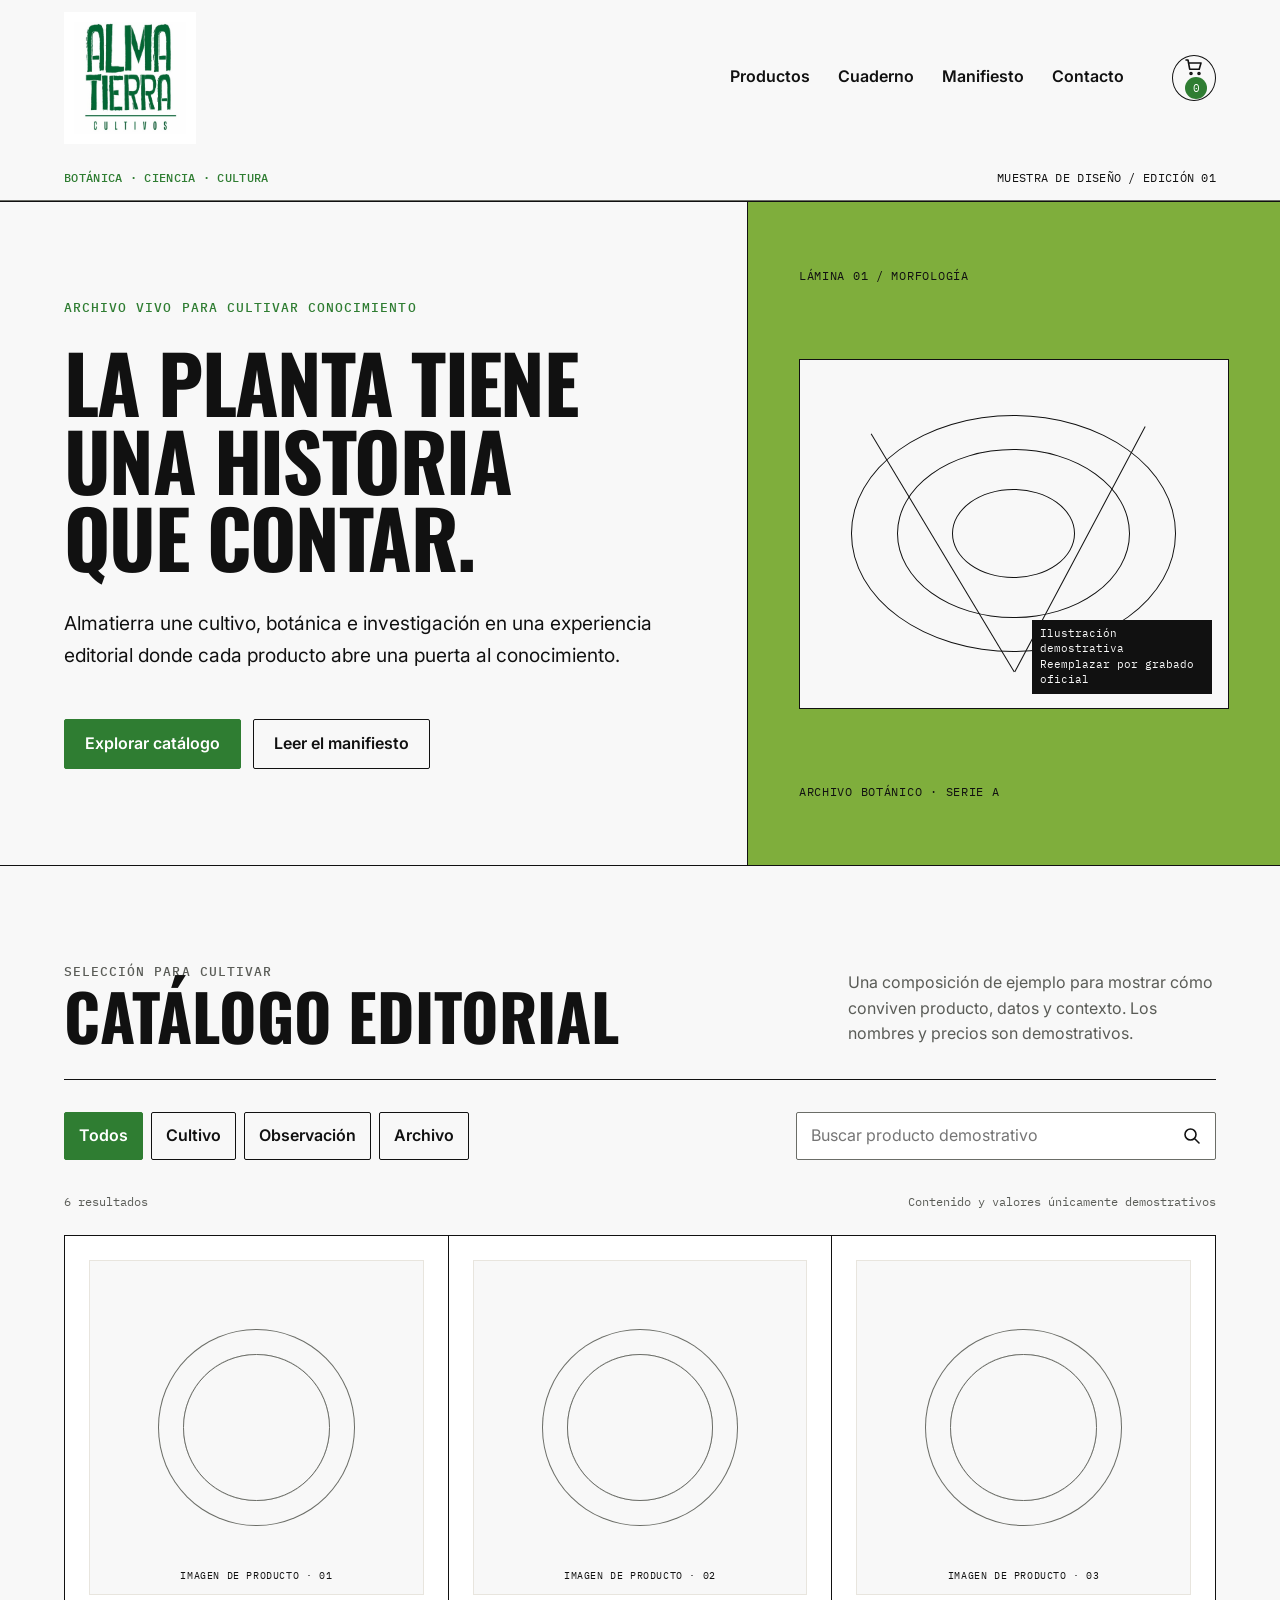
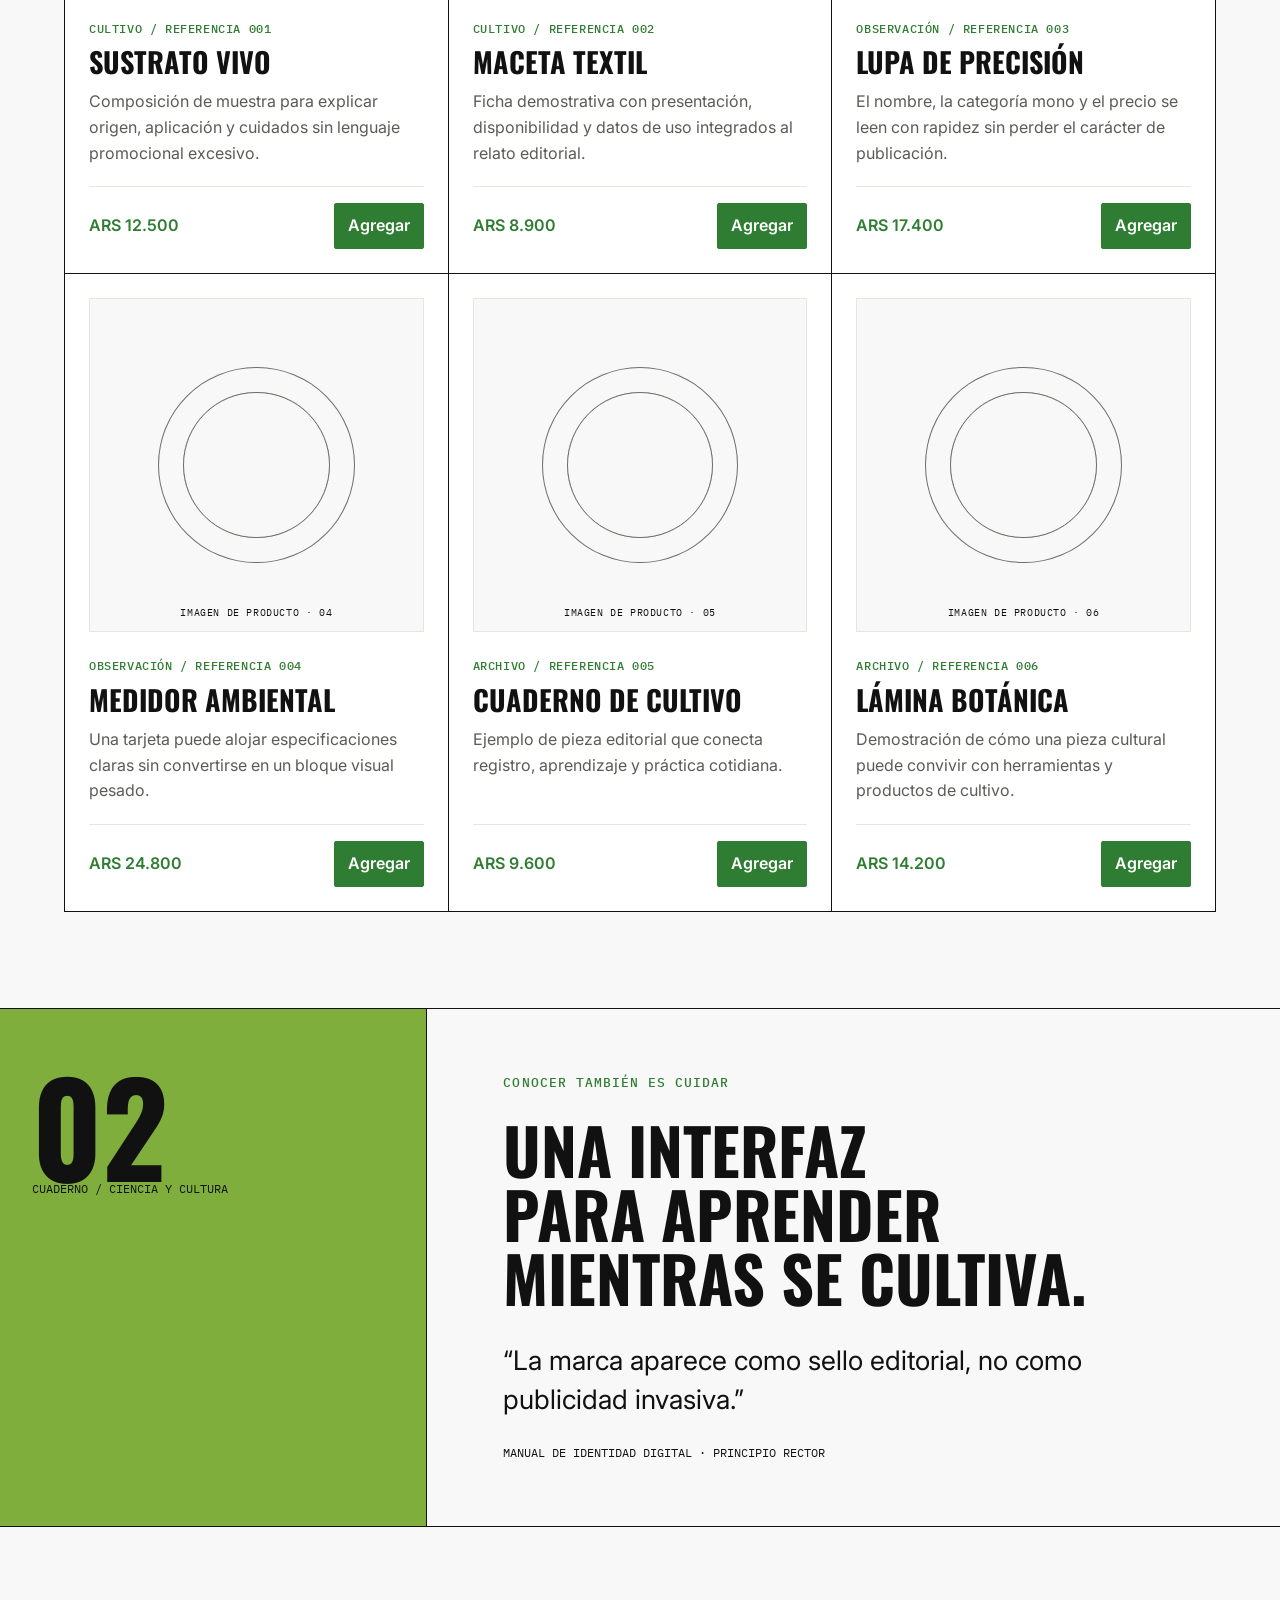
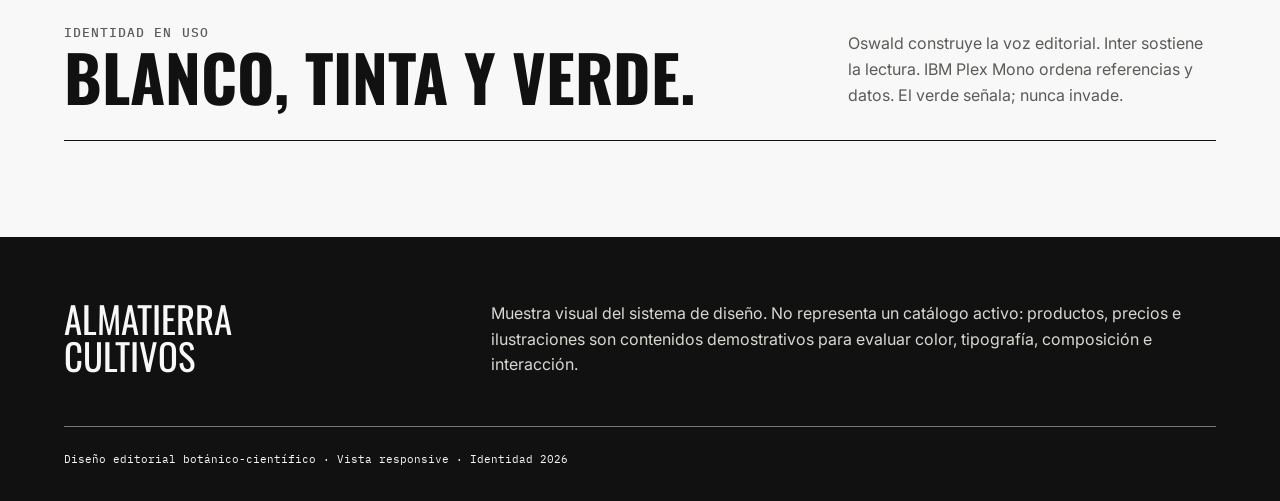
==== design-preview.html @ 757243a2 "feat(design): align brand system with official manual" ====
<!DOCTYPE html>
<html lang="es">
<head>
  <meta charset="utf-8">
  <meta name="viewport" content="width=device-width, initial-scale=1">
  <meta name="description" content="Muestra visual del sistema de diseño oficial de Almatierra Cultivos.">
  <title>Almatierra Cultivos — Muestra de identidad web</title>
  <link rel="preconnect" href="https://fonts.googleapis.com">
  <link rel="preconnect" href="https://fonts.gstatic.com" crossorigin>
  <link href="https://fonts.googleapis.com/css2?family=IBM+Plex+Mono:wght@400;500&family=Inter:wght@400;500;600&family=Oswald:wght@600;700&display=swap" rel="stylesheet">
  <style>
    :root {
      --brand: #2f7d32;
      --brand-hover: #266729;
      --brand-active: #1d5220;
      --brand-light: #7fae3c;
      --ink: #111111;
      --paper: #f8f8f8;
      --surface: #ffffff;
      --warm-gray: #e8e5de;
      --muted: #5a5c57;
      --border: #6b6d67;
      --focus: #2f7d32;
      --display: "Oswald", "Arial Narrow", sans-serif;
      --body: "Inter", system-ui, sans-serif;
      --mono: "IBM Plex Mono", ui-monospace, monospace;
      --container: 1280px;
      --space-1: 4px;
      --space-2: 8px;
      --space-3: 16px;
      --space-4: 24px;
      --space-5: 32px;
      --space-6: 48px;
      --space-7: 64px;
      --space-8: 96px;
      --radius: 2px;
    }

    *, *::before, *::after { box-sizing: border-box; }

    html { scroll-behavior: smooth; }

    body {
      margin: 0;
      min-width: 320px;
      color: var(--ink);
      background: var(--paper);
      font-family: var(--body);
      font-size: 16px;
      line-height: 1.6;
    }

    button, input { font: inherit; }
    button, a { -webkit-tap-highlight-color: transparent; }
    img { display: block; max-width: 100%; }
    a { color: inherit; }

    :focus-visible {
      outline: 3px solid var(--focus);
      outline-offset: 3px;
    }

    .skip-link {
      position: fixed;
      z-index: 100;
      top: 12px;
      left: 12px;
      padding: 10px 14px;
      color: #fff;
      background: var(--brand);
      transform: translateY(-160%);
    }

    .skip-link:focus { transform: translateY(0); }

    .container {
      width: min(calc(100% - 128px), var(--container));
      margin-inline: auto;
    }

    .site-header {
      position: relative;
      z-index: 20;
      border-bottom: 1px solid var(--ink);
      background: var(--paper);
    }

    .header-main {
      display: grid;
      grid-template-columns: 132px minmax(0, 1fr) auto;
      align-items: center;
      min-height: 156px;
      gap: var(--space-6);
    }

    .brand {
      display: block;
      width: 132px;
      height: 132px;
      padding: 10px;
      background: var(--surface);
    }

    .brand img {
      width: 100%;
      height: 100%;
      object-fit: contain;
    }

    .nav-wrap {
      display: flex;
      align-items: center;
      justify-content: flex-end;
      gap: var(--space-5);
      min-width: 0;
    }

    .primary-nav ul {
      display: flex;
      flex-wrap: wrap;
      align-items: center;
      gap: 8px 28px;
      margin: 0;
      padding: 0;
      list-style: none;
    }

    .primary-nav a {
      display: inline-flex;
      align-items: center;
      min-height: 44px;
      border-bottom: 2px solid transparent;
      font-weight: 600;
      text-decoration: none;
    }

    .primary-nav a:hover { border-bottom-color: var(--brand); }

    .header-actions {
      display: flex;
      align-items: center;
      gap: 8px;
    }

    .icon-button, .menu-button {
      display: inline-grid;
      place-items: center;
      min-width: 44px;
      min-height: 44px;
      border: 1px solid var(--ink);
      border-radius: 50%;
      color: var(--ink);
      background: transparent;
      cursor: pointer;
    }

    .icon-button:hover, .menu-button:hover { background: var(--warm-gray); }
    .menu-button { display: none; border-radius: var(--radius); }

    .cart-count {
      display: inline-grid;
      place-items: center;
      min-width: 22px;
      height: 22px;
      margin-left: 4px;
      padding-inline: 5px;
      border-radius: 999px;
      color: #fff;
      background: var(--brand);
      font-family: var(--mono);
      font-size: 11px;
      line-height: 1;
    }

    .edition-strip {
      border-bottom: 1px solid var(--border);
    }

    .edition-strip .container {
      display: flex;
      align-items: center;
      justify-content: space-between;
      min-height: 44px;
      gap: var(--space-3);
      font-family: var(--mono);
      font-size: 12px;
      letter-spacing: .025em;
      text-transform: uppercase;
    }

    .edition-mark { color: var(--brand); font-weight: 500; }

    .manifesto {
      display: grid;
      grid-template-columns: minmax(0, 7fr) minmax(280px, 5fr);
      min-height: 640px;
      border-bottom: 1px solid var(--ink);
    }

    .manifesto-copy {
      display: flex;
      flex-direction: column;
      justify-content: center;
      padding: var(--space-8) clamp(40px, 6vw, 96px) var(--space-8) max(64px, calc((100vw - var(--container)) / 2));
    }

    .eyebrow {
      margin: 0 0 var(--space-4);
      color: var(--brand);
      font-family: var(--mono);
      font-size: 13px;
      font-weight: 500;
      letter-spacing: .08em;
      text-transform: uppercase;
    }

    h1, h2, h3 {
      margin: 0;
      font-family: var(--display);
      text-wrap: balance;
    }

    h1 {
      max-width: 850px;
      font-size: clamp(3rem, 6.2vw, 6.6rem);
      line-height: .98;
      letter-spacing: -.02em;
      text-transform: uppercase;
    }

    .manifesto-lead {
      max-width: 700px;
      margin: var(--space-5) 0 0;
      font-size: clamp(1.05rem, 1.5vw, 1.3rem);
      line-height: 1.65;
      text-wrap: pretty;
    }

    .manifesto-actions {
      display: flex;
      flex-wrap: wrap;
      gap: 12px;
      margin-top: var(--space-6);
    }

    .button {
      display: inline-flex;
      align-items: center;
      justify-content: center;
      min-height: 48px;
      padding: 11px 20px;
      border: 1px solid var(--ink);
      border-radius: var(--radius);
      font-weight: 600;
      text-decoration: none;
      cursor: pointer;
    }

    .button-primary {
      border-color: var(--brand);
      color: #fff;
      background: var(--brand);
    }

    .button-primary:hover { border-color: var(--brand-hover); background: var(--brand-hover); }
    .button-primary:active { border-color: var(--brand-active); background: var(--brand-active); }
    .button-secondary { color: var(--ink); background: transparent; }
    .button-secondary:hover { background: var(--warm-gray); }

    .manifesto-plate {
      display: grid;
      grid-template-rows: auto 1fr auto;
      min-width: 0;
      padding: var(--space-7) clamp(28px, 4vw, 64px);
      color: var(--ink);
      background: var(--brand-light);
      border-left: 1px solid var(--ink);
    }

    .plate-index, .plate-caption {
      font-family: var(--mono);
      font-size: 12px;
      letter-spacing: .06em;
      text-transform: uppercase;
    }

    .specimen {
      position: relative;
      align-self: center;
      min-height: 350px;
      border: 1px solid var(--ink);
      background: var(--paper);
      overflow: hidden;
    }

    .specimen::before, .specimen::after {
      content: "";
      position: absolute;
      inset: 10% 50%;
      width: 1px;
      background: var(--ink);
      transform-origin: bottom;
    }

    .specimen::before { transform: rotate(28deg); }
    .specimen::after { transform: rotate(-31deg); }

    .specimen-rings {
      position: absolute;
      inset: 16% 12%;
      border: 1px solid var(--ink);
      border-radius: 50%;
    }

    .specimen-rings::before,
    .specimen-rings::after {
      content: "";
      position: absolute;
      border: 1px solid var(--ink);
      border-radius: 50%;
    }

    .specimen-rings::before { inset: 14%; }
    .specimen-rings::after { inset: 31%; }

    .specimen-label {
      position: absolute;
      right: 16px;
      bottom: 14px;
      max-width: 180px;
      margin: 0;
      padding: 6px 8px;
      color: var(--paper);
      background: var(--ink);
      font-family: var(--mono);
      font-size: 11px;
      line-height: 1.4;
    }

    .section { padding-block: var(--space-8); }

    .section-heading {
      display: grid;
      grid-template-columns: minmax(0, 8fr) minmax(240px, 4fr);
      align-items: end;
      gap: var(--space-6);
      padding-bottom: var(--space-5);
      border-bottom: 1px solid var(--ink);
    }

    .section-heading h2 {
      font-size: clamp(2.5rem, 5vw, 4.8rem);
      line-height: 1;
      text-transform: uppercase;
    }

    .section-heading p { margin: 0; color: var(--muted); text-wrap: pretty; }

    .catalog-toolbar {
      display: grid;
      grid-template-columns: minmax(0, 1fr) minmax(260px, 420px);
      gap: var(--space-4);
      margin-block: var(--space-5);
    }

    .categories {
      display: flex;
      flex-wrap: wrap;
      gap: 8px;
    }

    .category-button {
      min-height: 44px;
      padding: 8px 14px;
      border: 1px solid var(--ink);
      border-radius: var(--radius);
      color: var(--ink);
      background: transparent;
      font-weight: 600;
      cursor: pointer;
    }

    .category-button:hover { background: var(--warm-gray); }
    .category-button[aria-pressed="true"] { border-color: var(--brand); color: #fff; background: var(--brand); }

    .search-form { position: relative; }
    .search-form label { position: absolute; width: 1px; height: 1px; overflow: hidden; clip: rect(0 0 0 0); }
    .search-form input {
      width: 100%;
      min-height: 48px;
      padding: 10px 48px 10px 14px;
      border: 1px solid var(--border);
      border-radius: var(--radius);
      color: var(--ink);
      background: var(--surface);
    }

    .search-submit {
      position: absolute;
      top: 2px;
      right: 2px;
      display: grid;
      place-items: center;
      width: 44px;
      height: 44px;
      border: 0;
      color: var(--ink);
      background: transparent;
      cursor: pointer;
    }

    .search-submit:hover { background: var(--warm-gray); }

    .catalog-note {
      display: flex;
      justify-content: space-between;
      gap: var(--space-4);
      margin-bottom: var(--space-4);
      color: var(--muted);
      font-family: var(--mono);
      font-size: 12px;
    }

    .product-grid {
      display: grid;
      grid-template-columns: repeat(3, minmax(0, 1fr));
      border-top: 1px solid var(--ink);
      border-left: 1px solid var(--ink);
    }

    .product-card {
      display: flex;
      flex-direction: column;
      min-width: 0;
      padding: var(--space-4);
      border-right: 1px solid var(--ink);
      border-bottom: 1px solid var(--ink);
      background: var(--surface);
      transition: transform 160ms ease;
    }

    .product-card:hover { transform: translateY(-2px); }
    .product-card[hidden] { display: none; }

    .product-media {
      position: relative;
      display: grid;
      place-items: center;
      aspect-ratio: 1 / 1;
      margin: 0 0 var(--space-4);
      border: 1px solid var(--warm-gray);
      background: var(--paper);
      overflow: hidden;
    }

    .product-media::before {
      content: "";
      width: 44%;
      aspect-ratio: 1;
      border: 1px solid var(--border);
      border-radius: 50%;
      box-shadow: 0 0 0 24px var(--paper), 0 0 0 25px var(--border);
    }

    .product-media span {
      position: absolute;
      right: 12px;
      bottom: 10px;
      left: 12px;
      font-family: var(--mono);
      font-size: 10px;
      letter-spacing: .06em;
      text-align: center;
      text-transform: uppercase;
    }

    .product-meta {
      margin: 0 0 8px;
      color: var(--brand);
      font-family: var(--mono);
      font-size: 12px;
      font-weight: 500;
      letter-spacing: .05em;
      text-transform: uppercase;
    }

    .product-card h3 {
      font-size: clamp(1.45rem, 2.2vw, 2rem);
      line-height: 1.12;
      text-transform: uppercase;
    }

    .product-description { margin: 12px 0 20px; color: var(--muted); }

    .product-footer {
      display: flex;
      align-items: center;
      justify-content: space-between;
      gap: 12px;
      margin-top: auto;
      padding-top: var(--space-3);
      border-top: 1px solid var(--warm-gray);
    }

    .price { font-weight: 600; color: var(--brand); }

    .add-button {
      min-height: 44px;
      padding: 9px 13px;
      border: 1px solid var(--brand);
      border-radius: var(--radius);
      color: #fff;
      background: var(--brand);
      font-weight: 600;
      cursor: pointer;
    }

    .add-button:hover { border-color: var(--brand-hover); background: var(--brand-hover); }
    .add-button:active { border-color: var(--brand-active); background: var(--brand-active); }

    .empty-state {
      padding: var(--space-6);
      border: 1px solid var(--ink);
      background: var(--surface);
      text-align: center;
    }

    .empty-state[hidden] { display: none; }

    .editorial-block {
      display: grid;
      grid-template-columns: 4fr 8fr;
      border-block: 1px solid var(--ink);
    }

    .editorial-index {
      padding: var(--space-7) var(--space-5);
      color: var(--ink);
      background: var(--brand-light);
      border-right: 1px solid var(--ink);
    }

    .editorial-index strong {
      display: block;
      font-family: var(--display);
      font-size: clamp(5rem, 10vw, 10rem);
      line-height: .8;
    }

    .editorial-index span { font-family: var(--mono); font-size: 12px; text-transform: uppercase; }

    .editorial-copy { padding: var(--space-7) clamp(28px, 6vw, 96px); }
    .editorial-copy h2 { font-size: clamp(2.5rem, 5vw, 5rem); line-height: 1; text-transform: uppercase; }
    .editorial-copy blockquote {
      max-width: 850px;
      margin: var(--space-5) 0 0;
      font-size: clamp(1.3rem, 2.1vw, 2rem);
      line-height: 1.45;
    }
    .editorial-copy cite { display: block; margin-top: var(--space-4); font-family: var(--mono); font-size: 12px; font-style: normal; text-transform: uppercase; }

    .site-footer {
      padding-block: var(--space-7) var(--space-5);
      color: var(--paper);
      background: var(--ink);
    }

    .footer-grid {
      display: grid;
      grid-template-columns: minmax(220px, 4fr) minmax(0, 8fr);
      gap: var(--space-7);
    }

    .footer-mark {
      font-family: var(--display);
      font-size: 2.3rem;
      line-height: 1;
      text-transform: uppercase;
    }

    .footer-copy { max-width: 700px; margin: 0; color: #d8d8d3; }
    .footer-meta { margin: var(--space-6) 0 0; padding-top: var(--space-4); border-top: 1px solid #777; font-family: var(--mono); font-size: 11px; }

    .status-message {
      position: fixed;
      z-index: 50;
      right: 24px;
      bottom: 24px;
      max-width: min(360px, calc(100vw - 48px));
      padding: 14px 16px;
      border: 1px solid var(--ink);
      color: var(--ink);
      background: var(--brand-light);
      opacity: 0;
      visibility: hidden;
      pointer-events: none;
      transform: translateY(150%);
      transition: opacity 180ms ease, transform 180ms ease, visibility 180ms ease;
    }

    .status-message.is-visible {
      opacity: 1;
      visibility: visible;
      transform: translateY(0);
    }

    @media (max-width: 1023px) {
      .container { width: min(calc(100% - 64px), var(--container)); }
      .header-main { grid-template-columns: 104px 1fr auto; min-height: 124px; gap: var(--space-4); }
      .brand { width: 104px; height: 104px; }
      .menu-button { display: inline-grid; }
      .nav-wrap { justify-content: flex-end; }
      .primary-nav {
        position: absolute;
        top: 100%;
        right: 32px;
        left: 32px;
        display: none;
        padding: var(--space-4);
        border: 1px solid var(--ink);
        background: var(--paper);
      }
      .primary-nav.is-open { display: block; }
      .primary-nav ul { display: grid; gap: 4px; }
      .primary-nav a { width: 100%; }
      .manifesto { grid-template-columns: 1fr; }
      .manifesto-copy { padding: var(--space-7) 32px; }
      .manifesto-plate { grid-template-columns: auto 1fr auto; grid-template-rows: none; align-items: center; gap: var(--space-4); border-top: 1px solid var(--ink); border-left: 0; }
      .specimen { width: min(100%, 440px); min-height: 320px; justify-self: center; }
      .product-grid { grid-template-columns: repeat(2, minmax(0, 1fr)); }
    }

    @media (max-width: 767px) {
      .container { width: min(calc(100% - 40px), var(--container)); }
      .header-main { grid-template-columns: 84px 1fr auto; min-height: 104px; gap: 12px; }
      .brand { width: 84px; height: 84px; padding: 6px; }
      .header-actions .label { position: absolute; width: 1px; height: 1px; overflow: hidden; }
      .primary-nav { right: 20px; left: 20px; }
      .edition-strip .container { align-items: flex-start; flex-direction: column; justify-content: center; padding-block: 8px; line-height: 1.4; }
      .manifesto-copy { padding: var(--space-7) 20px; }
      h1 { font-size: clamp(3rem, 15vw, 4.6rem); }
      .manifesto-plate { display: block; padding: var(--space-5) 20px; }
      .specimen { margin-block: var(--space-4); min-height: 280px; }
      .section { padding-block: var(--space-7); }
      .section-heading, .catalog-toolbar { grid-template-columns: 1fr; }
      .section-heading { gap: var(--space-4); }
      .categories { display: grid; grid-template-columns: repeat(2, minmax(0, 1fr)); }
      .category-button { width: 100%; }
      .catalog-note { flex-direction: column; gap: 4px; }
      .product-grid { grid-template-columns: 1fr; }
      .editorial-block { grid-template-columns: 1fr; }
      .editorial-index { padding: var(--space-5) 20px; border-right: 0; border-bottom: 1px solid var(--ink); }
      .editorial-index strong { font-size: 5rem; }
      .editorial-copy { padding: var(--space-7) 20px; }
      .footer-grid { grid-template-columns: 1fr; gap: var(--space-5); }
      .status-message { right: 20px; bottom: 20px; max-width: calc(100vw - 40px); }
    }

    @media (max-width: 419px) {
      .header-main { grid-template-columns: 76px 1fr auto; }
      .brand { width: 76px; height: 76px; }
      .header-actions { gap: 4px; }
      .icon-button, .menu-button { min-width: 44px; padding: 0; }
      .manifesto-actions .button { width: 100%; }
      .categories { grid-template-columns: 1fr; }
      .product-footer { align-items: stretch; flex-direction: column; }
      .add-button { width: 100%; }
    }

    @media (prefers-reduced-motion: reduce) {
      html { scroll-behavior: auto; }
      *, *::before, *::after { scroll-behavior: auto !important; transition: none !important; animation: none !important; }
      .product-card:hover { transform: none; }
    }
  </style>
</head>
<body>
  <a class="skip-link" href="#contenido">Saltar al contenido</a>

  <header class="site-header">
    <div class="container header-main">
      <a class="brand" href="#inicio" aria-label="Almatierra Cultivos — Inicio">
        <img src="assets/almatierra-logo.jpg" alt="Almatierra Cultivos">
      </a>

      <div class="nav-wrap">
        <nav class="primary-nav" id="primary-nav" aria-label="Navegación principal">
          <ul>
            <li><a href="#catalogo">Productos</a></li>
            <li><a href="#cuaderno">Cuaderno</a></li>
            <li><a href="#manifiesto">Manifiesto</a></li>
            <li><a href="#contacto">Contacto</a></li>
          </ul>
        </nav>
      </div>

      <div class="header-actions">
        <button class="menu-button" type="button" aria-expanded="false" aria-controls="primary-nav">
          <span class="label">Menú</span>
          <svg width="20" height="20" viewBox="0 0 20 20" aria-hidden="true"><path d="M2 5h16M2 10h16M2 15h16" fill="none" stroke="currentColor" stroke-width="1.8"/></svg>
        </button>
        <button class="icon-button" type="button" aria-label="Abrir carrito; 0 productos">
          <svg width="20" height="20" viewBox="0 0 20 20" aria-hidden="true"><path d="M2 3h2l1.7 9.2h9.5L17 6H5M8 16.5a1 1 0 1 1-2 0 1 1 0 0 1 2 0Zm8 0a1 1 0 1 1-2 0 1 1 0 0 1 2 0Z" fill="none" stroke="currentColor" stroke-width="1.6" stroke-linecap="round" stroke-linejoin="round"/></svg>
          <span class="cart-count" aria-hidden="true">0</span>
        </button>
      </div>
    </div>

    <div class="edition-strip">
      <div class="container">
        <span class="edition-mark">Botánica · Ciencia · Cultura</span>
        <span>Muestra de diseño / Edición 01</span>
      </div>
    </div>
  </header>

  <main id="contenido">
    <section class="manifesto" id="inicio" aria-labelledby="manifesto-title">
      <div class="manifesto-copy">
        <p class="eyebrow">Archivo vivo para cultivar conocimiento</p>
        <h1 id="manifesto-title">La planta tiene una historia que contar.</h1>
        <p class="manifesto-lead">Almatierra une cultivo, botánica e investigación en una experiencia editorial donde cada producto abre una puerta al conocimiento.</p>
        <div class="manifesto-actions">
          <a class="button button-primary" href="#catalogo">Explorar catálogo</a>
          <a class="button button-secondary" href="#manifiesto">Leer el manifiesto</a>
        </div>
      </div>

      <aside class="manifesto-plate" aria-label="Lámina editorial demostrativa">
        <span class="plate-index">Lámina 01 / Morfología</span>
        <div class="specimen" role="img" aria-label="Marcador geométrico para una futura ilustración botánica en blanco y negro">
          <div class="specimen-rings"></div>
          <p class="specimen-label">Ilustración demostrativa<br>Reemplazar por grabado oficial</p>
        </div>
        <span class="plate-caption">Archivo botánico · Serie A</span>
      </aside>
    </section>

    <section class="section" id="catalogo" aria-labelledby="catalog-title">
      <div class="container">
        <div class="section-heading">
          <div>
            <p class="eyebrow">Selección para cultivar</p>
            <h2 id="catalog-title">Catálogo editorial</h2>
          </div>
          <p>Una composición de ejemplo para mostrar cómo conviven producto, datos y contexto. Los nombres y precios son demostrativos.</p>
        </div>

        <div class="catalog-toolbar">
          <div class="categories" role="group" aria-label="Filtrar por categoría">
            <button class="category-button" type="button" data-filter="all" aria-pressed="true">Todos</button>
            <button class="category-button" type="button" data-filter="cultivo" aria-pressed="false">Cultivo</button>
            <button class="category-button" type="button" data-filter="observacion" aria-pressed="false">Observación</button>
            <button class="category-button" type="button" data-filter="archivo" aria-pressed="false">Archivo</button>
          </div>

          <form class="search-form" role="search">
            <label for="product-search">Buscar en el catálogo</label>
            <input id="product-search" type="search" placeholder="Buscar producto demostrativo" autocomplete="off">
            <button class="search-submit" type="submit" aria-label="Buscar">
              <svg width="20" height="20" viewBox="0 0 20 20" aria-hidden="true"><circle cx="8.5" cy="8.5" r="5.5" fill="none" stroke="currentColor" stroke-width="1.6"/><path d="m13 13 4 4" stroke="currentColor" stroke-width="1.6" stroke-linecap="round"/></svg>
            </button>
          </form>
        </div>

        <div class="catalog-note">
          <span id="result-count">6 resultados</span>
          <span>Contenido y valores únicamente demostrativos</span>
        </div>

        <div class="product-grid" aria-live="polite">
          <article class="product-card" data-category="cultivo" data-name="sustrato vivo">
            <figure class="product-media"><span>Imagen de producto · 01</span></figure>
            <p class="product-meta">Cultivo / Referencia 001</p>
            <h3>Sustrato vivo</h3>
            <p class="product-description">Composición de muestra para explicar origen, aplicación y cuidados sin lenguaje promocional excesivo.</p>
            <div class="product-footer"><span class="price">ARS 12.500</span><button class="add-button" type="button" data-product="Sustrato vivo">Agregar</button></div>
          </article>

          <article class="product-card" data-category="cultivo" data-name="maceta textil">
            <figure class="product-media"><span>Imagen de producto · 02</span></figure>
            <p class="product-meta">Cultivo / Referencia 002</p>
            <h3>Maceta textil</h3>
            <p class="product-description">Ficha demostrativa con presentación, disponibilidad y datos de uso integrados al relato editorial.</p>
            <div class="product-footer"><span class="price">ARS 8.900</span><button class="add-button" type="button" data-product="Maceta textil">Agregar</button></div>
          </article>

          <article class="product-card" data-category="observacion" data-name="lupa de precisión">
            <figure class="product-media"><span>Imagen de producto · 03</span></figure>
            <p class="product-meta">Observación / Referencia 003</p>
            <h3>Lupa de precisión</h3>
            <p class="product-description">El nombre, la categoría mono y el precio se leen con rapidez sin perder el carácter de publicación.</p>
            <div class="product-footer"><span class="price">ARS 17.400</span><button class="add-button" type="button" data-product="Lupa de precisión">Agregar</button></div>
          </article>

          <article class="product-card" data-category="observacion" data-name="medidor ambiental">
            <figure class="product-media"><span>Imagen de producto · 04</span></figure>
            <p class="product-meta">Observación / Referencia 004</p>
            <h3>Medidor ambiental</h3>
            <p class="product-description">Una tarjeta puede alojar especificaciones claras sin convertirse en un bloque visual pesado.</p>
            <div class="product-footer"><span class="price">ARS 24.800</span><button class="add-button" type="button" data-product="Medidor ambiental">Agregar</button></div>
          </article>

          <article class="product-card" data-category="archivo" data-name="cuaderno de cultivo">
            <figure class="product-media"><span>Imagen de producto · 05</span></figure>
            <p class="product-meta">Archivo / Referencia 005</p>
            <h3>Cuaderno de cultivo</h3>
            <p class="product-description">Ejemplo de pieza editorial que conecta registro, aprendizaje y práctica cotidiana.</p>
            <div class="product-footer"><span class="price">ARS 9.600</span><button class="add-button" type="button" data-product="Cuaderno de cultivo">Agregar</button></div>
          </article>

          <article class="product-card" data-category="archivo" data-name="lámina botánica">
            <figure class="product-media"><span>Imagen de producto · 06</span></figure>
            <p class="product-meta">Archivo / Referencia 006</p>
            <h3>Lámina botánica</h3>
            <p class="product-description">Demostración de cómo una pieza cultural puede convivir con herramientas y productos de cultivo.</p>
            <div class="product-footer"><span class="price">ARS 14.200</span><button class="add-button" type="button" data-product="Lámina botánica">Agregar</button></div>
          </article>
        </div>

        <div class="empty-state" id="empty-state" hidden>
          <h3>No hay coincidencias</h3>
          <p>Probá con otro término o elegí “Todos”.</p>
        </div>
      </div>
    </section>

    <section class="editorial-block" id="cuaderno" aria-labelledby="editorial-title">
      <div class="editorial-index">
        <strong>02</strong>
        <span>Cuaderno / Ciencia y cultura</span>
      </div>
      <div class="editorial-copy">
        <p class="eyebrow">Conocer también es cuidar</p>
        <h2 id="editorial-title">Una interfaz para aprender mientras se cultiva.</h2>
        <blockquote>“La marca aparece como sello editorial, no como publicidad invasiva.”</blockquote>
        <cite>Manual de identidad digital · Principio rector</cite>
      </div>
    </section>

    <section class="section" id="manifiesto" aria-labelledby="manifesto-section-title">
      <div class="container section-heading">
        <div>
          <p class="eyebrow">Identidad en uso</p>
          <h2 id="manifesto-section-title">Blanco, tinta y verde.</h2>
        </div>
        <p>Oswald construye la voz editorial. Inter sostiene la lectura. IBM Plex Mono ordena referencias y datos. El verde señala; nunca invade.</p>
      </div>
    </section>
  </main>

  <footer class="site-footer" id="contacto">
    <div class="container">
      <div class="footer-grid">
        <div class="footer-mark">Almatierra<br>Cultivos</div>
        <p class="footer-copy">Muestra visual del sistema de diseño. No representa un catálogo activo: productos, precios e ilustraciones son contenidos demostrativos para evaluar color, tipografía, composición e interacción.</p>
      </div>
      <p class="footer-meta">Diseño editorial botánico-científico · Vista responsive · Identidad 2026</p>
    </div>
  </footer>

  <div class="status-message" id="status-message" role="status" aria-live="polite"></div>

  <script>
    (() => {
      const menuButton = document.querySelector('.menu-button');
      const navigation = document.querySelector('.primary-nav');
      const categoryButtons = [...document.querySelectorAll('.category-button')];
      const productCards = [...document.querySelectorAll('.product-card')];
      const searchForm = document.querySelector('.search-form');
      const search = document.querySelector('#product-search');
      const resultCount = document.querySelector('#result-count');
      const emptyState = document.querySelector('#empty-state');
      const addButtons = [...document.querySelectorAll('.add-button')];
      const cartButton = document.querySelector('.icon-button[aria-label^="Abrir carrito"]');
      const cartCount = document.querySelector('.cart-count');
      const status = document.querySelector('#status-message');
      let activeCategory = 'all';
      let items = 0;
      let statusTimer;

      const applyFilters = () => {
        const query = search.value.trim().toLocaleLowerCase('es');
        let visible = 0;

        productCards.forEach((card) => {
          const matchesCategory = activeCategory === 'all' || card.dataset.category === activeCategory;
          const matchesSearch = !query || card.dataset.name.includes(query);
          const shouldShow = matchesCategory && matchesSearch;
          card.hidden = !shouldShow;
          if (shouldShow) visible += 1;
        });

        resultCount.textContent = `${visible} ${visible === 1 ? 'resultado' : 'resultados'}`;
        emptyState.hidden = visible !== 0;
      };

      menuButton.addEventListener('click', () => {
        const isOpen = menuButton.getAttribute('aria-expanded') === 'true';
        menuButton.setAttribute('aria-expanded', String(!isOpen));
        navigation.classList.toggle('is-open', !isOpen);
      });

      navigation.addEventListener('click', (event) => {
        if (event.target.matches('a')) {
          menuButton.setAttribute('aria-expanded', 'false');
          navigation.classList.remove('is-open');
        }
      });

      categoryButtons.forEach((button) => {
        button.addEventListener('click', () => {
          activeCategory = button.dataset.filter;
          categoryButtons.forEach((item) => item.setAttribute('aria-pressed', String(item === button)));
          applyFilters();
        });
      });

      search.addEventListener('input', applyFilters);
      searchForm.addEventListener('submit', (event) => {
        event.preventDefault();
        applyFilters();
      });

      addButtons.forEach((button) => {
        button.addEventListener('click', () => {
          items += 1;
          cartCount.textContent = String(items);
          cartButton.setAttribute('aria-label', `Abrir carrito; ${items} ${items === 1 ? 'producto' : 'productos'}`);
          status.textContent = `${button.dataset.product} se agregó al carrito demostrativo.`;
          status.classList.add('is-visible');
          clearTimeout(statusTimer);
          statusTimer = setTimeout(() => status.classList.remove('is-visible'), 2600);
        });
      });
    })();
  </script>
</body>
</html>
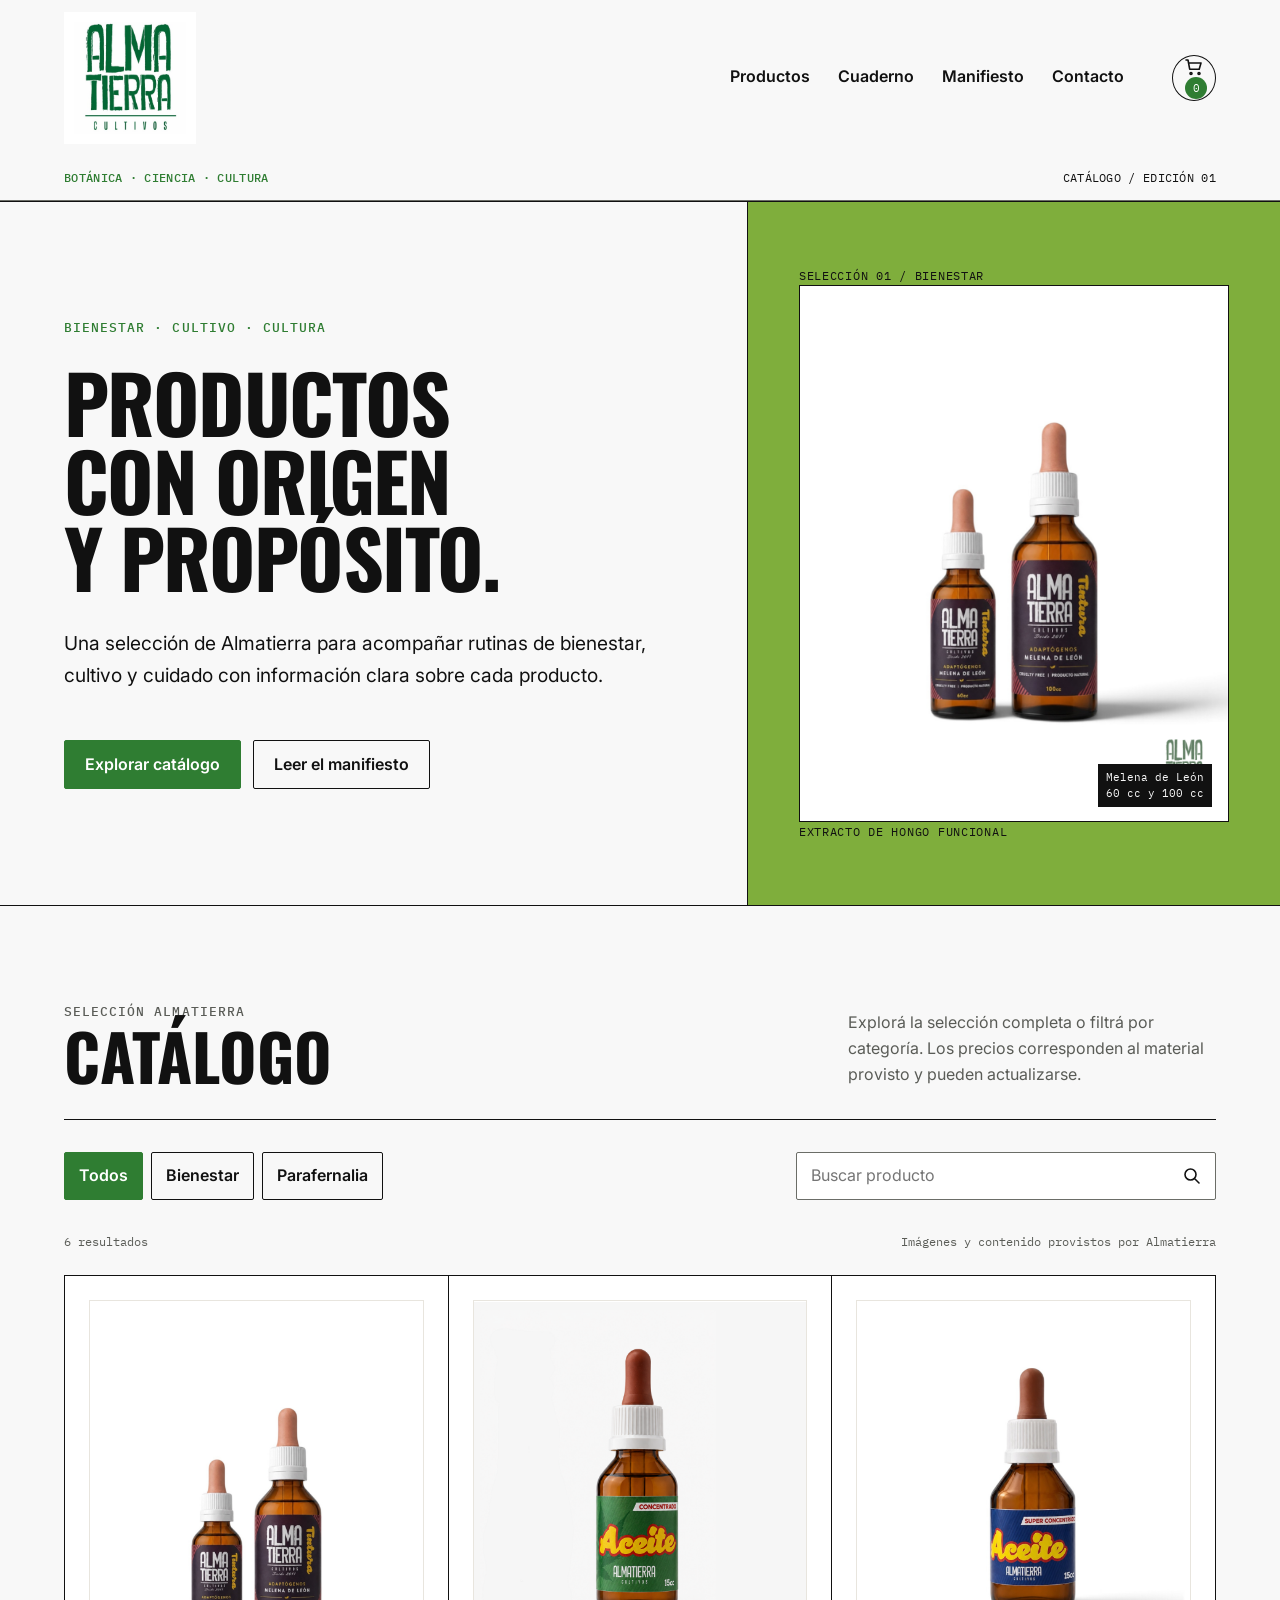
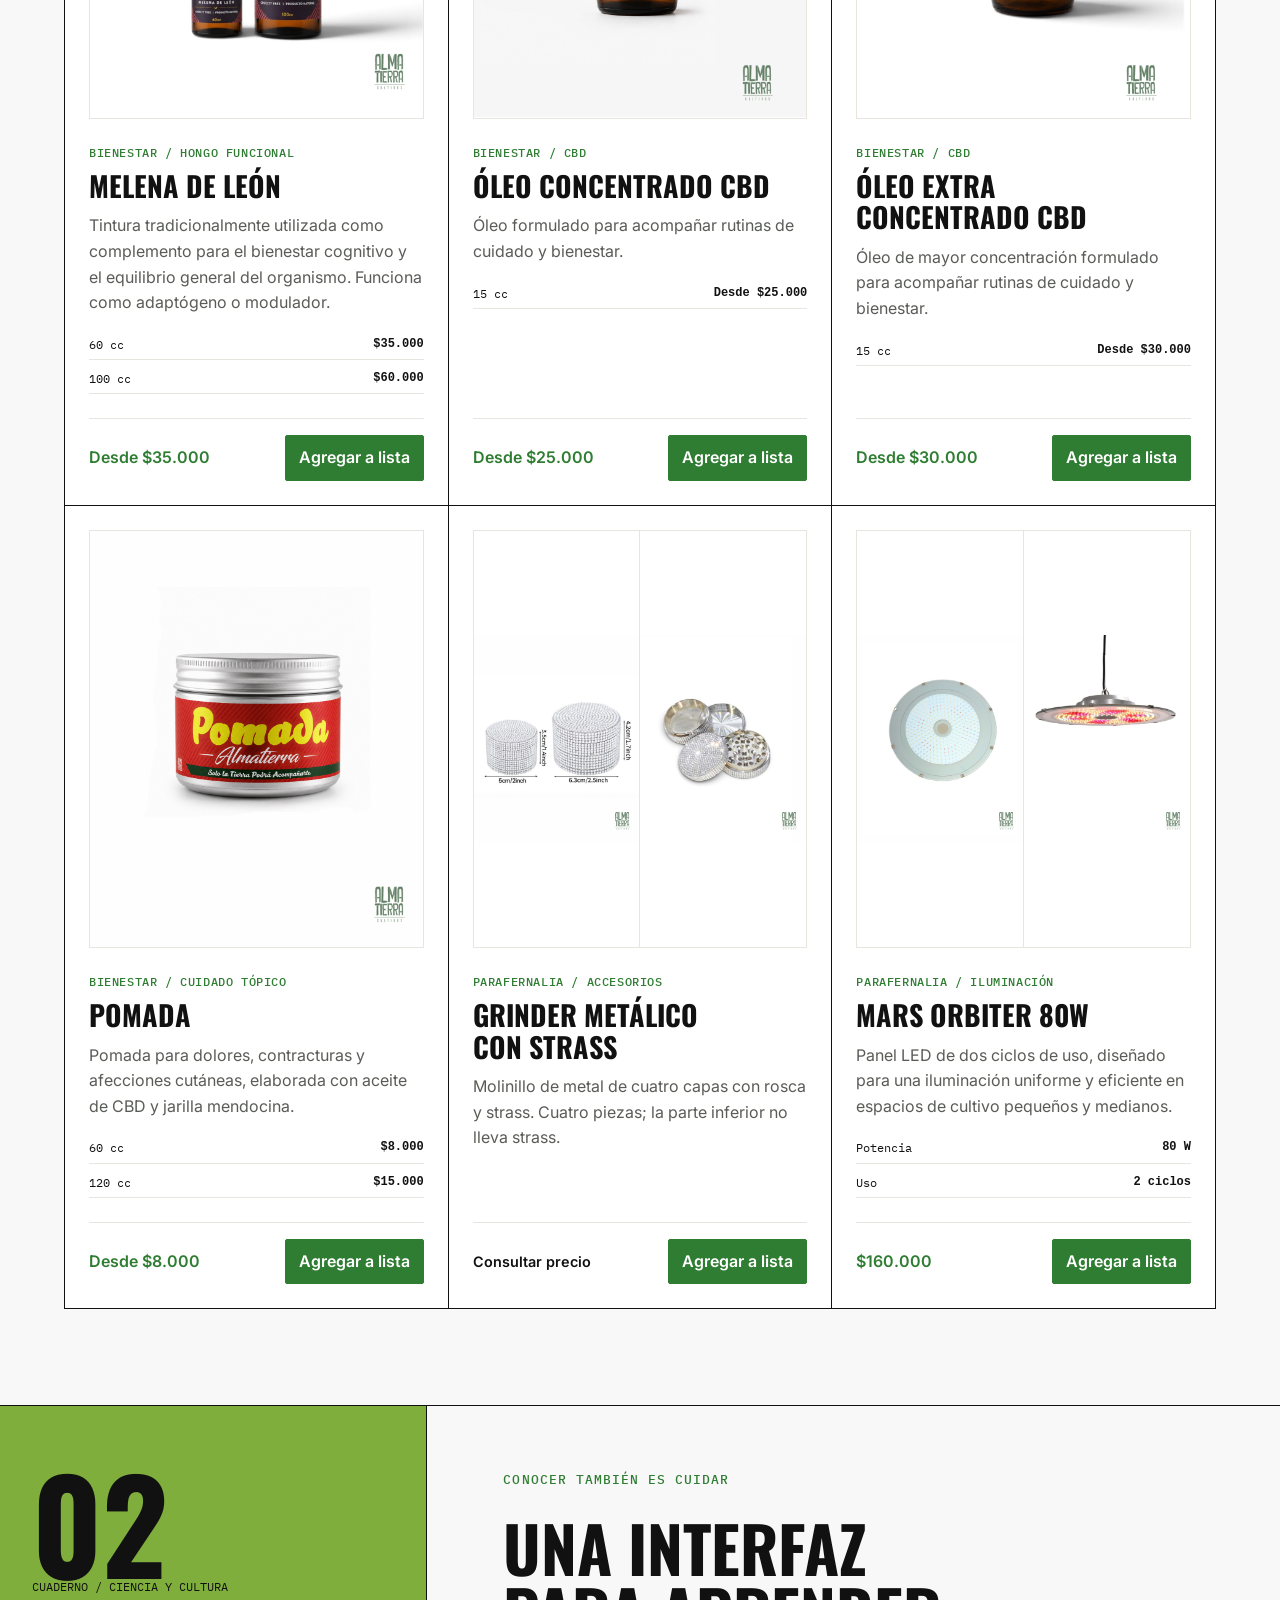
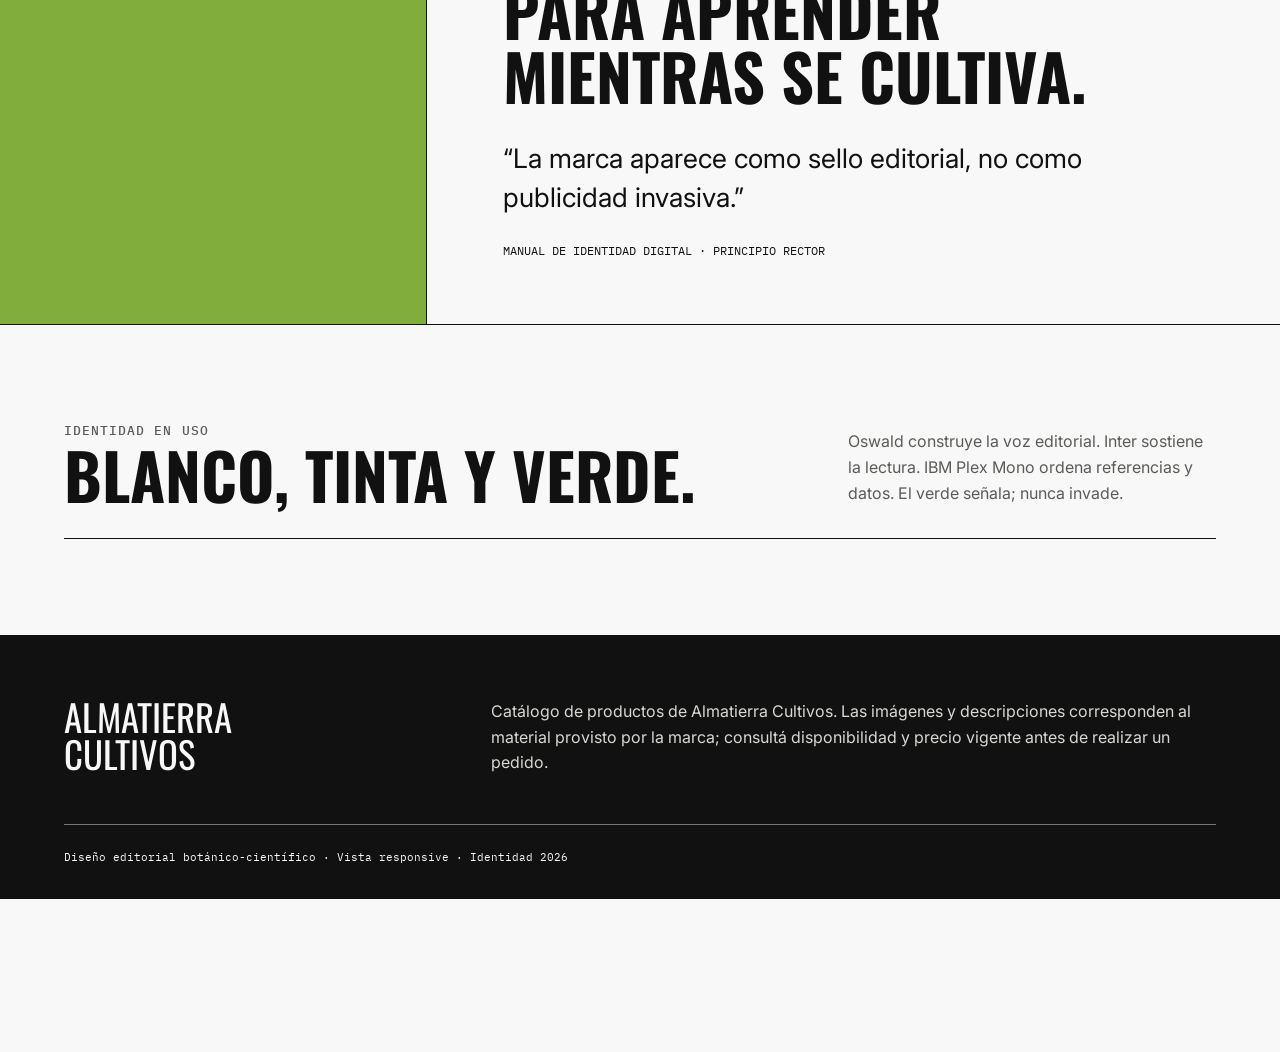
==== commit 31f12113: "feat(catalog): add product content and images" ====
--- a/design-preview.html
+++ b/design-preview.html
@@ -3,937 +3,11 @@
 <head>
   <meta charset="utf-8">
   <meta name="viewport" content="width=device-width, initial-scale=1">
-  <meta name="description" content="Muestra visual del sistema de diseño oficial de Almatierra Cultivos.">
-  <title>Almatierra Cultivos — Muestra de identidad web</title>
-  <link rel="preconnect" href="https://fonts.googleapis.com">
-  <link rel="preconnect" href="https://fonts.gstatic.com" crossorigin>
-  <link href="https://fonts.googleapis.com/css2?family=IBM+Plex+Mono:wght@400;500&family=Inter:wght@400;500;600&family=Oswald:wght@600;700&display=swap" rel="stylesheet">
-  <style>
-    :root {
-      --brand: #2f7d32;
-      --brand-hover: #266729;
-      --brand-active: #1d5220;
-      --brand-light: #7fae3c;
-      --ink: #111111;
-      --paper: #f8f8f8;
-      --surface: #ffffff;
-      --warm-gray: #e8e5de;
-      --muted: #5a5c57;
-      --border: #6b6d67;
-      --focus: #2f7d32;
-      --display: "Oswald", "Arial Narrow", sans-serif;
-      --body: "Inter", system-ui, sans-serif;
-      --mono: "IBM Plex Mono", ui-monospace, monospace;
-      --container: 1280px;
-      --space-1: 4px;
-      --space-2: 8px;
-      --space-3: 16px;
-      --space-4: 24px;
-      --space-5: 32px;
-      --space-6: 48px;
-      --space-7: 64px;
-      --space-8: 96px;
-      --radius: 2px;
-    }
-
-    *, *::before, *::after { box-sizing: border-box; }
-
-    html { scroll-behavior: smooth; }
-
-    body {
-      margin: 0;
-      min-width: 320px;
-      color: var(--ink);
-      background: var(--paper);
-      font-family: var(--body);
-      font-size: 16px;
-      line-height: 1.6;
-    }
-
-    button, input { font: inherit; }
-    button, a { -webkit-tap-highlight-color: transparent; }
-    img { display: block; max-width: 100%; }
-    a { color: inherit; }
-
-    :focus-visible {
-      outline: 3px solid var(--focus);
-      outline-offset: 3px;
-    }
-
-    .skip-link {
-      position: fixed;
-      z-index: 100;
-      top: 12px;
-      left: 12px;
-      padding: 10px 14px;
-      color: #fff;
-      background: var(--brand);
-      transform: translateY(-160%);
-    }
-
-    .skip-link:focus { transform: translateY(0); }
-
-    .container {
-      width: min(calc(100% - 128px), var(--container));
-      margin-inline: auto;
-    }
-
-    .site-header {
-      position: relative;
-      z-index: 20;
-      border-bottom: 1px solid var(--ink);
-      background: var(--paper);
-    }
-
-    .header-main {
-      display: grid;
-      grid-template-columns: 132px minmax(0, 1fr) auto;
-      align-items: center;
-      min-height: 156px;
-      gap: var(--space-6);
-    }
-
-    .brand {
-      display: block;
-      width: 132px;
-      height: 132px;
-      padding: 10px;
-      background: var(--surface);
-    }
-
-    .brand img {
-      width: 100%;
-      height: 100%;
-      object-fit: contain;
-    }
-
-    .nav-wrap {
-      display: flex;
-      align-items: center;
-      justify-content: flex-end;
-      gap: var(--space-5);
-      min-width: 0;
-    }
-
-    .primary-nav ul {
-      display: flex;
-      flex-wrap: wrap;
-      align-items: center;
-      gap: 8px 28px;
-      margin: 0;
-      padding: 0;
-      list-style: none;
-    }
-
-    .primary-nav a {
-      display: inline-flex;
-      align-items: center;
-      min-height: 44px;
-      border-bottom: 2px solid transparent;
-      font-weight: 600;
-      text-decoration: none;
-    }
-
-    .primary-nav a:hover { border-bottom-color: var(--brand); }
-
-    .header-actions {
-      display: flex;
-      align-items: center;
-      gap: 8px;
-    }
-
-    .icon-button, .menu-button {
-      display: inline-grid;
-      place-items: center;
-      min-width: 44px;
-      min-height: 44px;
-      border: 1px solid var(--ink);
-      border-radius: 50%;
-      color: var(--ink);
-      background: transparent;
-      cursor: pointer;
-    }
-
-    .icon-button:hover, .menu-button:hover { background: var(--warm-gray); }
-    .menu-button { display: none; border-radius: var(--radius); }
-
-    .cart-count {
-      display: inline-grid;
-      place-items: center;
-      min-width: 22px;
-      height: 22px;
-      margin-left: 4px;
-      padding-inline: 5px;
-      border-radius: 999px;
-      color: #fff;
-      background: var(--brand);
-      font-family: var(--mono);
-      font-size: 11px;
-      line-height: 1;
-    }
-
-    .edition-strip {
-      border-bottom: 1px solid var(--border);
-    }
-
-    .edition-strip .container {
-      display: flex;
-      align-items: center;
-      justify-content: space-between;
-      min-height: 44px;
-      gap: var(--space-3);
-      font-family: var(--mono);
-      font-size: 12px;
-      letter-spacing: .025em;
-      text-transform: uppercase;
-    }
-
-    .edition-mark { color: var(--brand); font-weight: 500; }
-
-    .manifesto {
-      display: grid;
-      grid-template-columns: minmax(0, 7fr) minmax(280px, 5fr);
-      min-height: 640px;
-      border-bottom: 1px solid var(--ink);
-    }
-
-    .manifesto-copy {
-      display: flex;
-      flex-direction: column;
-      justify-content: center;
-      padding: var(--space-8) clamp(40px, 6vw, 96px) var(--space-8) max(64px, calc((100vw - var(--container)) / 2));
-    }
-
-    .eyebrow {
-      margin: 0 0 var(--space-4);
-      color: var(--brand);
-      font-family: var(--mono);
-      font-size: 13px;
-      font-weight: 500;
-      letter-spacing: .08em;
-      text-transform: uppercase;
-    }
-
-    h1, h2, h3 {
-      margin: 0;
-      font-family: var(--display);
-      text-wrap: balance;
-    }
-
-    h1 {
-      max-width: 850px;
-      font-size: clamp(3rem, 6.2vw, 6.6rem);
-      line-height: .98;
-      letter-spacing: -.02em;
-      text-transform: uppercase;
-    }
-
-    .manifesto-lead {
-      max-width: 700px;
-      margin: var(--space-5) 0 0;
-      font-size: clamp(1.05rem, 1.5vw, 1.3rem);
-      line-height: 1.65;
-      text-wrap: pretty;
-    }
-
-    .manifesto-actions {
-      display: flex;
-      flex-wrap: wrap;
-      gap: 12px;
-      margin-top: var(--space-6);
-    }
-
-    .button {
-      display: inline-flex;
-      align-items: center;
-      justify-content: center;
-      min-height: 48px;
-      padding: 11px 20px;
-      border: 1px solid var(--ink);
-      border-radius: var(--radius);
-      font-weight: 600;
-      text-decoration: none;
-      cursor: pointer;
-    }
-
-    .button-primary {
-      border-color: var(--brand);
-      color: #fff;
-      background: var(--brand);
-    }
-
-    .button-primary:hover { border-color: var(--brand-hover); background: var(--brand-hover); }
-    .button-primary:active { border-color: var(--brand-active); background: var(--brand-active); }
-    .button-secondary { color: var(--ink); background: transparent; }
-    .button-secondary:hover { background: var(--warm-gray); }
-
-    .manifesto-plate {
-      display: grid;
-      grid-template-rows: auto 1fr auto;
-      min-width: 0;
-      padding: var(--space-7) clamp(28px, 4vw, 64px);
-      color: var(--ink);
-      background: var(--brand-light);
-      border-left: 1px solid var(--ink);
-    }
-
-    .plate-index, .plate-caption {
-      font-family: var(--mono);
-      font-size: 12px;
-      letter-spacing: .06em;
-      text-transform: uppercase;
-    }
-
-    .specimen {
-      position: relative;
-      align-self: center;
-      min-height: 350px;
-      border: 1px solid var(--ink);
-      background: var(--paper);
-      overflow: hidden;
-    }
-
-    .specimen::before, .specimen::after {
-      content: "";
-      position: absolute;
-      inset: 10% 50%;
-      width: 1px;
-      background: var(--ink);
-      transform-origin: bottom;
-    }
-
-    .specimen::before { transform: rotate(28deg); }
-    .specimen::after { transform: rotate(-31deg); }
-
-    .specimen-rings {
-      position: absolute;
-      inset: 16% 12%;
-      border: 1px solid var(--ink);
-      border-radius: 50%;
-    }
-
-    .specimen-rings::before,
-    .specimen-rings::after {
-      content: "";
-      position: absolute;
-      border: 1px solid var(--ink);
-      border-radius: 50%;
-    }
-
-    .specimen-rings::before { inset: 14%; }
-    .specimen-rings::after { inset: 31%; }
-
-    .specimen-label {
-      position: absolute;
-      right: 16px;
-      bottom: 14px;
-      max-width: 180px;
-      margin: 0;
-      padding: 6px 8px;
-      color: var(--paper);
-      background: var(--ink);
-      font-family: var(--mono);
-      font-size: 11px;
-      line-height: 1.4;
-    }
-
-    .section { padding-block: var(--space-8); }
-
-    .section-heading {
-      display: grid;
-      grid-template-columns: minmax(0, 8fr) minmax(240px, 4fr);
-      align-items: end;
-      gap: var(--space-6);
-      padding-bottom: var(--space-5);
-      border-bottom: 1px solid var(--ink);
-    }
-
-    .section-heading h2 {
-      font-size: clamp(2.5rem, 5vw, 4.8rem);
-      line-height: 1;
-      text-transform: uppercase;
-    }
-
-    .section-heading p { margin: 0; color: var(--muted); text-wrap: pretty; }
-
-    .catalog-toolbar {
-      display: grid;
-      grid-template-columns: minmax(0, 1fr) minmax(260px, 420px);
-      gap: var(--space-4);
-      margin-block: var(--space-5);
-    }
-
-    .categories {
-      display: flex;
-      flex-wrap: wrap;
-      gap: 8px;
-    }
-
-    .category-button {
-      min-height: 44px;
-      padding: 8px 14px;
-      border: 1px solid var(--ink);
-      border-radius: var(--radius);
-      color: var(--ink);
-      background: transparent;
-      font-weight: 600;
-      cursor: pointer;
-    }
-
-    .category-button:hover { background: var(--warm-gray); }
-    .category-button[aria-pressed="true"] { border-color: var(--brand); color: #fff; background: var(--brand); }
-
-    .search-form { position: relative; }
-    .search-form label { position: absolute; width: 1px; height: 1px; overflow: hidden; clip: rect(0 0 0 0); }
-    .search-form input {
-      width: 100%;
-      min-height: 48px;
-      padding: 10px 48px 10px 14px;
-      border: 1px solid var(--border);
-      border-radius: var(--radius);
-      color: var(--ink);
-      background: var(--surface);
-    }
-
-    .search-submit {
-      position: absolute;
-      top: 2px;
-      right: 2px;
-      display: grid;
-      place-items: center;
-      width: 44px;
-      height: 44px;
-      border: 0;
-      color: var(--ink);
-      background: transparent;
-      cursor: pointer;
-    }
-
-    .search-submit:hover { background: var(--warm-gray); }
-
-    .catalog-note {
-      display: flex;
-      justify-content: space-between;
-      gap: var(--space-4);
-      margin-bottom: var(--space-4);
-      color: var(--muted);
-      font-family: var(--mono);
-      font-size: 12px;
-    }
-
-    .product-grid {
-      display: grid;
-      grid-template-columns: repeat(3, minmax(0, 1fr));
-      border-top: 1px solid var(--ink);
-      border-left: 1px solid var(--ink);
-    }
-
-    .product-card {
-      display: flex;
-      flex-direction: column;
-      min-width: 0;
-      padding: var(--space-4);
-      border-right: 1px solid var(--ink);
-      border-bottom: 1px solid var(--ink);
-      background: var(--surface);
-      transition: transform 160ms ease;
-    }
-
-    .product-card:hover { transform: translateY(-2px); }
-    .product-card[hidden] { display: none; }
-
-    .product-media {
-      position: relative;
-      display: grid;
-      place-items: center;
-      aspect-ratio: 1 / 1;
-      margin: 0 0 var(--space-4);
-      border: 1px solid var(--warm-gray);
-      background: var(--paper);
-      overflow: hidden;
-    }
-
-    .product-media::before {
-      content: "";
-      width: 44%;
-      aspect-ratio: 1;
-      border: 1px solid var(--border);
-      border-radius: 50%;
-      box-shadow: 0 0 0 24px var(--paper), 0 0 0 25px var(--border);
-    }
-
-    .product-media span {
-      position: absolute;
-      right: 12px;
-      bottom: 10px;
-      left: 12px;
-      font-family: var(--mono);
-      font-size: 10px;
-      letter-spacing: .06em;
-      text-align: center;
-      text-transform: uppercase;
-    }
-
-    .product-meta {
-      margin: 0 0 8px;
-      color: var(--brand);
-      font-family: var(--mono);
-      font-size: 12px;
-      font-weight: 500;
-      letter-spacing: .05em;
-      text-transform: uppercase;
-    }
-
-    .product-card h3 {
-      font-size: clamp(1.45rem, 2.2vw, 2rem);
-      line-height: 1.12;
-      text-transform: uppercase;
-    }
-
-    .product-description { margin: 12px 0 20px; color: var(--muted); }
-
-    .product-footer {
-      display: flex;
-      align-items: center;
-      justify-content: space-between;
-      gap: 12px;
-      margin-top: auto;
-      padding-top: var(--space-3);
-      border-top: 1px solid var(--warm-gray);
-    }
-
-    .price { font-weight: 600; color: var(--brand); }
-
-    .add-button {
-      min-height: 44px;
-      padding: 9px 13px;
-      border: 1px solid var(--brand);
-      border-radius: var(--radius);
-      color: #fff;
-      background: var(--brand);
-      font-weight: 600;
-      cursor: pointer;
-    }
-
-    .add-button:hover { border-color: var(--brand-hover); background: var(--brand-hover); }
-    .add-button:active { border-color: var(--brand-active); background: var(--brand-active); }
-
-    .empty-state {
-      padding: var(--space-6);
-      border: 1px solid var(--ink);
-      background: var(--surface);
-      text-align: center;
-    }
-
-    .empty-state[hidden] { display: none; }
-
-    .editorial-block {
-      display: grid;
-      grid-template-columns: 4fr 8fr;
-      border-block: 1px solid var(--ink);
-    }
-
-    .editorial-index {
-      padding: var(--space-7) var(--space-5);
-      color: var(--ink);
-      background: var(--brand-light);
-      border-right: 1px solid var(--ink);
-    }
-
-    .editorial-index strong {
-      display: block;
-      font-family: var(--display);
-      font-size: clamp(5rem, 10vw, 10rem);
-      line-height: .8;
-    }
-
-    .editorial-index span { font-family: var(--mono); font-size: 12px; text-transform: uppercase; }
-
-    .editorial-copy { padding: var(--space-7) clamp(28px, 6vw, 96px); }
-    .editorial-copy h2 { font-size: clamp(2.5rem, 5vw, 5rem); line-height: 1; text-transform: uppercase; }
-    .editorial-copy blockquote {
-      max-width: 850px;
-      margin: var(--space-5) 0 0;
-      font-size: clamp(1.3rem, 2.1vw, 2rem);
-      line-height: 1.45;
-    }
-    .editorial-copy cite { display: block; margin-top: var(--space-4); font-family: var(--mono); font-size: 12px; font-style: normal; text-transform: uppercase; }
-
-    .site-footer {
-      padding-block: var(--space-7) var(--space-5);
-      color: var(--paper);
-      background: var(--ink);
-    }
-
-    .footer-grid {
-      display: grid;
-      grid-template-columns: minmax(220px, 4fr) minmax(0, 8fr);
-      gap: var(--space-7);
-    }
-
-    .footer-mark {
-      font-family: var(--display);
-      font-size: 2.3rem;
-      line-height: 1;
-      text-transform: uppercase;
-    }
-
-    .footer-copy { max-width: 700px; margin: 0; color: #d8d8d3; }
-    .footer-meta { margin: var(--space-6) 0 0; padding-top: var(--space-4); border-top: 1px solid #777; font-family: var(--mono); font-size: 11px; }
-
-    .status-message {
-      position: fixed;
-      z-index: 50;
-      right: 24px;
-      bottom: 24px;
-      max-width: min(360px, calc(100vw - 48px));
-      padding: 14px 16px;
-      border: 1px solid var(--ink);
-      color: var(--ink);
-      background: var(--brand-light);
-      opacity: 0;
-      visibility: hidden;
-      pointer-events: none;
-      transform: translateY(150%);
-      transition: opacity 180ms ease, transform 180ms ease, visibility 180ms ease;
-    }
-
-    .status-message.is-visible {
-      opacity: 1;
-      visibility: visible;
-      transform: translateY(0);
-    }
-
-    @media (max-width: 1023px) {
-      .container { width: min(calc(100% - 64px), var(--container)); }
-      .header-main { grid-template-columns: 104px 1fr auto; min-height: 124px; gap: var(--space-4); }
-      .brand { width: 104px; height: 104px; }
-      .menu-button { display: inline-grid; }
-      .nav-wrap { justify-content: flex-end; }
-      .primary-nav {
-        position: absolute;
-        top: 100%;
-        right: 32px;
-        left: 32px;
-        display: none;
-        padding: var(--space-4);
-        border: 1px solid var(--ink);
-        background: var(--paper);
-      }
-      .primary-nav.is-open { display: block; }
-      .primary-nav ul { display: grid; gap: 4px; }
-      .primary-nav a { width: 100%; }
-      .manifesto { grid-template-columns: 1fr; }
-      .manifesto-copy { padding: var(--space-7) 32px; }
-      .manifesto-plate { grid-template-columns: auto 1fr auto; grid-template-rows: none; align-items: center; gap: var(--space-4); border-top: 1px solid var(--ink); border-left: 0; }
-      .specimen { width: min(100%, 440px); min-height: 320px; justify-self: center; }
-      .product-grid { grid-template-columns: repeat(2, minmax(0, 1fr)); }
-    }
-
-    @media (max-width: 767px) {
-      .container { width: min(calc(100% - 40px), var(--container)); }
-      .header-main { grid-template-columns: 84px 1fr auto; min-height: 104px; gap: 12px; }
-      .brand { width: 84px; height: 84px; padding: 6px; }
-      .header-actions .label { position: absolute; width: 1px; height: 1px; overflow: hidden; }
-      .primary-nav { right: 20px; left: 20px; }
-      .edition-strip .container { align-items: flex-start; flex-direction: column; justify-content: center; padding-block: 8px; line-height: 1.4; }
-      .manifesto-copy { padding: var(--space-7) 20px; }
-      h1 { font-size: clamp(3rem, 15vw, 4.6rem); }
-      .manifesto-plate { display: block; padding: var(--space-5) 20px; }
-      .specimen { margin-block: var(--space-4); min-height: 280px; }
-      .section { padding-block: var(--space-7); }
-      .section-heading, .catalog-toolbar { grid-template-columns: 1fr; }
-      .section-heading { gap: var(--space-4); }
-      .categories { display: grid; grid-template-columns: repeat(2, minmax(0, 1fr)); }
-      .category-button { width: 100%; }
-      .catalog-note { flex-direction: column; gap: 4px; }
-      .product-grid { grid-template-columns: 1fr; }
-      .editorial-block { grid-template-columns: 1fr; }
-      .editorial-index { padding: var(--space-5) 20px; border-right: 0; border-bottom: 1px solid var(--ink); }
-      .editorial-index strong { font-size: 5rem; }
-      .editorial-copy { padding: var(--space-7) 20px; }
-      .footer-grid { grid-template-columns: 1fr; gap: var(--space-5); }
-      .status-message { right: 20px; bottom: 20px; max-width: calc(100vw - 40px); }
-    }
-
-    @media (max-width: 419px) {
-      .header-main { grid-template-columns: 76px 1fr auto; }
-      .brand { width: 76px; height: 76px; }
-      .header-actions { gap: 4px; }
-      .icon-button, .menu-button { min-width: 44px; padding: 0; }
-      .manifesto-actions .button { width: 100%; }
-      .categories { grid-template-columns: 1fr; }
-      .product-footer { align-items: stretch; flex-direction: column; }
-      .add-button { width: 100%; }
-    }
-
-    @media (prefers-reduced-motion: reduce) {
-      html { scroll-behavior: auto; }
-      *, *::before, *::after { scroll-behavior: auto !important; transition: none !important; animation: none !important; }
-      .product-card:hover { transform: none; }
-    }
-  </style>
+  <meta http-equiv="refresh" content="0; url=./index.html">
+  <link rel="canonical" href="./index.html">
+  <title>Almatierra Cultivos</title>
 </head>
 <body>
-  <a class="skip-link" href="#contenido">Saltar al contenido</a>
-
-  <header class="site-header">
-    <div class="container header-main">
-      <a class="brand" href="#inicio" aria-label="Almatierra Cultivos — Inicio">
-        <img src="assets/almatierra-logo.jpg" alt="Almatierra Cultivos">
-      </a>
-
-      <div class="nav-wrap">
-        <nav class="primary-nav" id="primary-nav" aria-label="Navegación principal">
-          <ul>
-            <li><a href="#catalogo">Productos</a></li>
-            <li><a href="#cuaderno">Cuaderno</a></li>
-            <li><a href="#manifiesto">Manifiesto</a></li>
-            <li><a href="#contacto">Contacto</a></li>
-          </ul>
-        </nav>
-      </div>
-
-      <div class="header-actions">
-        <button class="menu-button" type="button" aria-expanded="false" aria-controls="primary-nav">
-          <span class="label">Menú</span>
-          <svg width="20" height="20" viewBox="0 0 20 20" aria-hidden="true"><path d="M2 5h16M2 10h16M2 15h16" fill="none" stroke="currentColor" stroke-width="1.8"/></svg>
-        </button>
-        <button class="icon-button" type="button" aria-label="Abrir carrito; 0 productos">
-          <svg width="20" height="20" viewBox="0 0 20 20" aria-hidden="true"><path d="M2 3h2l1.7 9.2h9.5L17 6H5M8 16.5a1 1 0 1 1-2 0 1 1 0 0 1 2 0Zm8 0a1 1 0 1 1-2 0 1 1 0 0 1 2 0Z" fill="none" stroke="currentColor" stroke-width="1.6" stroke-linecap="round" stroke-linejoin="round"/></svg>
-          <span class="cart-count" aria-hidden="true">0</span>
-        </button>
-      </div>
-    </div>
-
-    <div class="edition-strip">
-      <div class="container">
-        <span class="edition-mark">Botánica · Ciencia · Cultura</span>
-        <span>Muestra de diseño / Edición 01</span>
-      </div>
-    </div>
-  </header>
-
-  <main id="contenido">
-    <section class="manifesto" id="inicio" aria-labelledby="manifesto-title">
-      <div class="manifesto-copy">
-        <p class="eyebrow">Archivo vivo para cultivar conocimiento</p>
-        <h1 id="manifesto-title">La planta tiene una historia que contar.</h1>
-        <p class="manifesto-lead">Almatierra une cultivo, botánica e investigación en una experiencia editorial donde cada producto abre una puerta al conocimiento.</p>
-        <div class="manifesto-actions">
-          <a class="button button-primary" href="#catalogo">Explorar catálogo</a>
-          <a class="button button-secondary" href="#manifiesto">Leer el manifiesto</a>
-        </div>
-      </div>
-
-      <aside class="manifesto-plate" aria-label="Lámina editorial demostrativa">
-        <span class="plate-index">Lámina 01 / Morfología</span>
-        <div class="specimen" role="img" aria-label="Marcador geométrico para una futura ilustración botánica en blanco y negro">
-          <div class="specimen-rings"></div>
-          <p class="specimen-label">Ilustración demostrativa<br>Reemplazar por grabado oficial</p>
-        </div>
-        <span class="plate-caption">Archivo botánico · Serie A</span>
-      </aside>
-    </section>
-
-    <section class="section" id="catalogo" aria-labelledby="catalog-title">
-      <div class="container">
-        <div class="section-heading">
-          <div>
-            <p class="eyebrow">Selección para cultivar</p>
-            <h2 id="catalog-title">Catálogo editorial</h2>
-          </div>
-          <p>Una composición de ejemplo para mostrar cómo conviven producto, datos y contexto. Los nombres y precios son demostrativos.</p>
-        </div>
-
-        <div class="catalog-toolbar">
-          <div class="categories" role="group" aria-label="Filtrar por categoría">
-            <button class="category-button" type="button" data-filter="all" aria-pressed="true">Todos</button>
-            <button class="category-button" type="button" data-filter="cultivo" aria-pressed="false">Cultivo</button>
-            <button class="category-button" type="button" data-filter="observacion" aria-pressed="false">Observación</button>
-            <button class="category-button" type="button" data-filter="archivo" aria-pressed="false">Archivo</button>
-          </div>
-
-          <form class="search-form" role="search">
-            <label for="product-search">Buscar en el catálogo</label>
-            <input id="product-search" type="search" placeholder="Buscar producto demostrativo" autocomplete="off">
-            <button class="search-submit" type="submit" aria-label="Buscar">
-              <svg width="20" height="20" viewBox="0 0 20 20" aria-hidden="true"><circle cx="8.5" cy="8.5" r="5.5" fill="none" stroke="currentColor" stroke-width="1.6"/><path d="m13 13 4 4" stroke="currentColor" stroke-width="1.6" stroke-linecap="round"/></svg>
-            </button>
-          </form>
-        </div>
-
-        <div class="catalog-note">
-          <span id="result-count">6 resultados</span>
-          <span>Contenido y valores únicamente demostrativos</span>
-        </div>
-
-        <div class="product-grid" aria-live="polite">
-          <article class="product-card" data-category="cultivo" data-name="sustrato vivo">
-            <figure class="product-media"><span>Imagen de producto · 01</span></figure>
-            <p class="product-meta">Cultivo / Referencia 001</p>
-            <h3>Sustrato vivo</h3>
-            <p class="product-description">Composición de muestra para explicar origen, aplicación y cuidados sin lenguaje promocional excesivo.</p>
-            <div class="product-footer"><span class="price">ARS 12.500</span><button class="add-button" type="button" data-product="Sustrato vivo">Agregar</button></div>
-          </article>
-
-          <article class="product-card" data-category="cultivo" data-name="maceta textil">
-            <figure class="product-media"><span>Imagen de producto · 02</span></figure>
-            <p class="product-meta">Cultivo / Referencia 002</p>
-            <h3>Maceta textil</h3>
-            <p class="product-description">Ficha demostrativa con presentación, disponibilidad y datos de uso integrados al relato editorial.</p>
-            <div class="product-footer"><span class="price">ARS 8.900</span><button class="add-button" type="button" data-product="Maceta textil">Agregar</button></div>
-          </article>
-
-          <article class="product-card" data-category="observacion" data-name="lupa de precisión">
-            <figure class="product-media"><span>Imagen de producto · 03</span></figure>
-            <p class="product-meta">Observación / Referencia 003</p>
-            <h3>Lupa de precisión</h3>
-            <p class="product-description">El nombre, la categoría mono y el precio se leen con rapidez sin perder el carácter de publicación.</p>
-            <div class="product-footer"><span class="price">ARS 17.400</span><button class="add-button" type="button" data-product="Lupa de precisión">Agregar</button></div>
-          </article>
-
-          <article class="product-card" data-category="observacion" data-name="medidor ambiental">
-            <figure class="product-media"><span>Imagen de producto · 04</span></figure>
-            <p class="product-meta">Observación / Referencia 004</p>
-            <h3>Medidor ambiental</h3>
-            <p class="product-description">Una tarjeta puede alojar especificaciones claras sin convertirse en un bloque visual pesado.</p>
-            <div class="product-footer"><span class="price">ARS 24.800</span><button class="add-button" type="button" data-product="Medidor ambiental">Agregar</button></div>
-          </article>
-
-          <article class="product-card" data-category="archivo" data-name="cuaderno de cultivo">
-            <figure class="product-media"><span>Imagen de producto · 05</span></figure>
-            <p class="product-meta">Archivo / Referencia 005</p>
-            <h3>Cuaderno de cultivo</h3>
-            <p class="product-description">Ejemplo de pieza editorial que conecta registro, aprendizaje y práctica cotidiana.</p>
-            <div class="product-footer"><span class="price">ARS 9.600</span><button class="add-button" type="button" data-product="Cuaderno de cultivo">Agregar</button></div>
-          </article>
-
-          <article class="product-card" data-category="archivo" data-name="lámina botánica">
-            <figure class="product-media"><span>Imagen de producto · 06</span></figure>
-            <p class="product-meta">Archivo / Referencia 006</p>
-            <h3>Lámina botánica</h3>
-            <p class="product-description">Demostración de cómo una pieza cultural puede convivir con herramientas y productos de cultivo.</p>
-            <div class="product-footer"><span class="price">ARS 14.200</span><button class="add-button" type="button" data-product="Lámina botánica">Agregar</button></div>
-          </article>
-        </div>
-
-        <div class="empty-state" id="empty-state" hidden>
-          <h3>No hay coincidencias</h3>
-          <p>Probá con otro término o elegí “Todos”.</p>
-        </div>
-      </div>
-    </section>
-
-    <section class="editorial-block" id="cuaderno" aria-labelledby="editorial-title">
-      <div class="editorial-index">
-        <strong>02</strong>
-        <span>Cuaderno / Ciencia y cultura</span>
-      </div>
-      <div class="editorial-copy">
-        <p class="eyebrow">Conocer también es cuidar</p>
-        <h2 id="editorial-title">Una interfaz para aprender mientras se cultiva.</h2>
-        <blockquote>“La marca aparece como sello editorial, no como publicidad invasiva.”</blockquote>
-        <cite>Manual de identidad digital · Principio rector</cite>
-      </div>
-    </section>
-
-    <section class="section" id="manifiesto" aria-labelledby="manifesto-section-title">
-      <div class="container section-heading">
-        <div>
-          <p class="eyebrow">Identidad en uso</p>
-          <h2 id="manifesto-section-title">Blanco, tinta y verde.</h2>
-        </div>
-        <p>Oswald construye la voz editorial. Inter sostiene la lectura. IBM Plex Mono ordena referencias y datos. El verde señala; nunca invade.</p>
-      </div>
-    </section>
-  </main>
-
-  <footer class="site-footer" id="contacto">
-    <div class="container">
-      <div class="footer-grid">
-        <div class="footer-mark">Almatierra<br>Cultivos</div>
-        <p class="footer-copy">Muestra visual del sistema de diseño. No representa un catálogo activo: productos, precios e ilustraciones son contenidos demostrativos para evaluar color, tipografía, composición e interacción.</p>
-      </div>
-      <p class="footer-meta">Diseño editorial botánico-científico · Vista responsive · Identidad 2026</p>
-    </div>
-  </footer>
-
-  <div class="status-message" id="status-message" role="status" aria-live="polite"></div>
-
-  <script>
-    (() => {
-      const menuButton = document.querySelector('.menu-button');
-      const navigation = document.querySelector('.primary-nav');
-      const categoryButtons = [...document.querySelectorAll('.category-button')];
-      const productCards = [...document.querySelectorAll('.product-card')];
-      const searchForm = document.querySelector('.search-form');
-      const search = document.querySelector('#product-search');
-      const resultCount = document.querySelector('#result-count');
-      const emptyState = document.querySelector('#empty-state');
-      const addButtons = [...document.querySelectorAll('.add-button')];
-      const cartButton = document.querySelector('.icon-button[aria-label^="Abrir carrito"]');
-      const cartCount = document.querySelector('.cart-count');
-      const status = document.querySelector('#status-message');
-      let activeCategory = 'all';
-      let items = 0;
-      let statusTimer;
-
-      const applyFilters = () => {
-        const query = search.value.trim().toLocaleLowerCase('es');
-        let visible = 0;
-
-        productCards.forEach((card) => {
-          const matchesCategory = activeCategory === 'all' || card.dataset.category === activeCategory;
-          const matchesSearch = !query || card.dataset.name.includes(query);
-          const shouldShow = matchesCategory && matchesSearch;
-          card.hidden = !shouldShow;
-          if (shouldShow) visible += 1;
-        });
-
-        resultCount.textContent = `${visible} ${visible === 1 ? 'resultado' : 'resultados'}`;
-        emptyState.hidden = visible !== 0;
-      };
-
-      menuButton.addEventListener('click', () => {
-        const isOpen = menuButton.getAttribute('aria-expanded') === 'true';
-        menuButton.setAttribute('aria-expanded', String(!isOpen));
-        navigation.classList.toggle('is-open', !isOpen);
-      });
-
-      navigation.addEventListener('click', (event) => {
-        if (event.target.matches('a')) {
-          menuButton.setAttribute('aria-expanded', 'false');
-          navigation.classList.remove('is-open');
-        }
-      });
-
-      categoryButtons.forEach((button) => {
-        button.addEventListener('click', () => {
-          activeCategory = button.dataset.filter;
-          categoryButtons.forEach((item) => item.setAttribute('aria-pressed', String(item === button)));
-          applyFilters();
-        });
-      });
-
-      search.addEventListener('input', applyFilters);
-      searchForm.addEventListener('submit', (event) => {
-        event.preventDefault();
-        applyFilters();
-      });
-
-      addButtons.forEach((button) => {
-        button.addEventListener('click', () => {
-          items += 1;
-          cartCount.textContent = String(items);
-          cartButton.setAttribute('aria-label', `Abrir carrito; ${items} ${items === 1 ? 'producto' : 'productos'}`);
-          status.textContent = `${button.dataset.product} se agregó al carrito demostrativo.`;
-          status.classList.add('is-visible');
-          clearTimeout(statusTimer);
-          statusTimer = setTimeout(() => status.classList.remove('is-visible'), 2600);
-        });
-      });
-    })();
-  </script>
+  <p>El catálogo ahora está en <a href="./index.html">Almatierra Cultivos</a>.</p>
 </body>
 </html>
